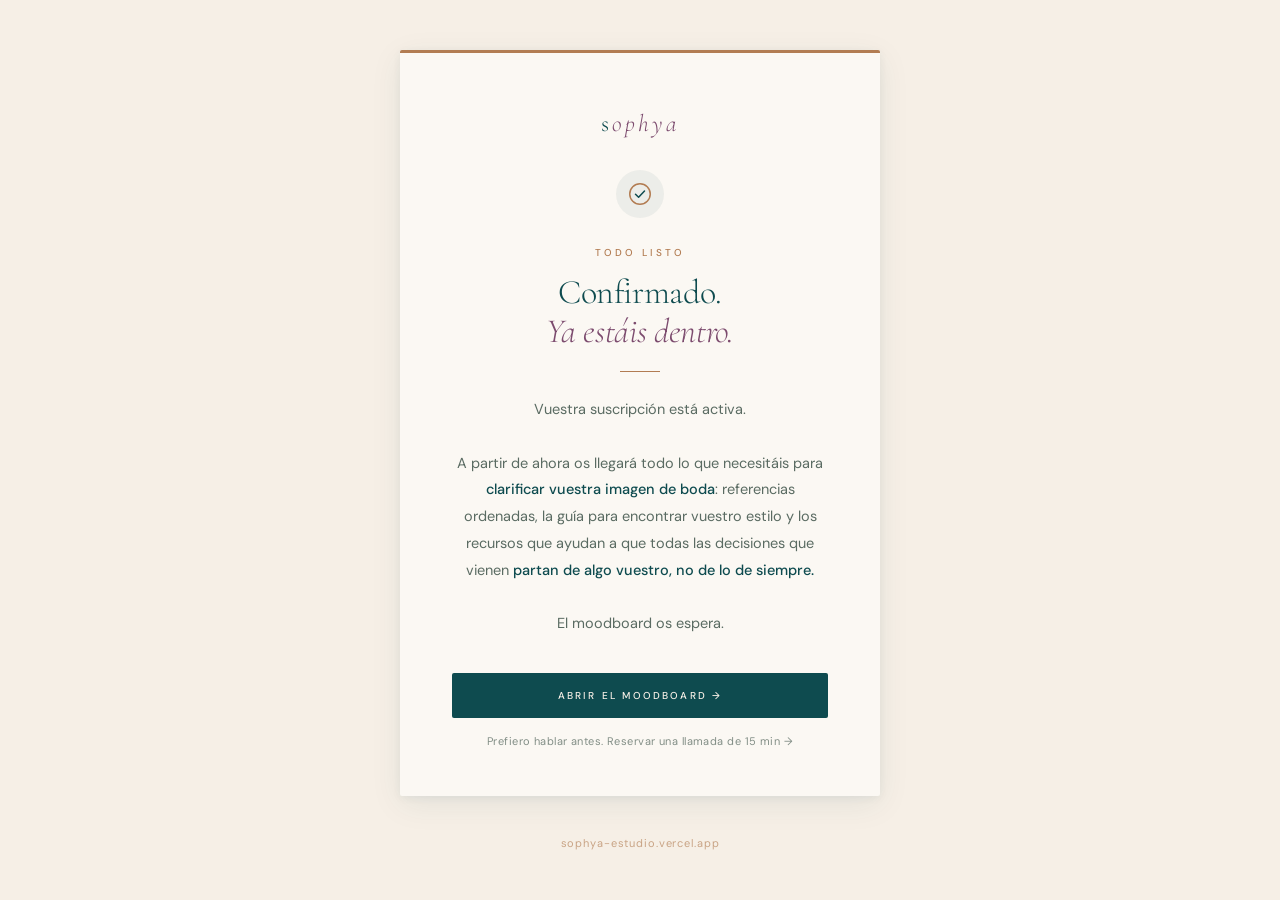
==== confirmacion.html @ 17b25d7f "Añadir página de confirmación post-suscripción + redirigir landing a confirmacion.html Co-Authored-B" ====
<!DOCTYPE html>
<html lang="es">
<head>
<meta charset="UTF-8">
<meta name="viewport" content="width=device-width, initial-scale=1.0">
<title>Confirmado — Sophya</title>
<link rel="icon" type="image/png" href="images/icon-sophya.png">
<link rel="apple-touch-icon" href="images/icon-sophya.png">
<link href="https://fonts.googleapis.com/css2?family=Cormorant+Garamond:ital,wght@0,300;0,400;1,300;1,400&family=DM+Sans:wght@300;400;500&display=swap" rel="stylesheet">
<style>
*{margin:0;padding:0;box-sizing:border-box}
:root{
  --teal:#0E4B4F;
  --teal-deep:#093336;
  --malva:#7C4B6E;
  --cobre:#B27C52;
  --crema:#F6EFE6;
  --arena:#E6D7B8;
  --white:#FBF8F3;
  --muted:#5A6B62;
  --font-serif:'Cormorant Garamond',serif;
  --font-sans:'DM Sans',sans-serif;
  --dur:340ms;
  --ease:cubic-bezier(.25,0,.15,1);
}

html,body{
  min-height:100%;
  font-family:var(--font-sans);
  background:var(--crema);
  color:var(--teal-deep);
}

/* ---- LAYOUT ---- */
.page{
  min-height:100vh;
  display:flex;
  flex-direction:column;
  align-items:center;
  justify-content:center;
  padding:48px 24px;
}

/* ---- CARD ---- */
.card{
  background:var(--white);
  border-top:3px solid var(--cobre);
  border-radius:2px;
  padding:56px 52px 48px;
  max-width:480px;
  width:100%;
  text-align:center;
  box-shadow:0 2px 8px rgba(14,75,79,.06), 0 8px 32px rgba(14,75,79,.08);
}

/* ---- LOGO ---- */
.logo{
  font-family:var(--font-serif);
  font-size:24px;
  font-weight:300;
  letter-spacing:.12em;
  color:var(--teal);
  text-transform:lowercase;
  margin-bottom:32px;
  display:block;
  text-decoration:none;
}
.logo em{font-style:italic;color:var(--malva)}

/* ---- CHECK ---- */
.check{
  width:48px;
  height:48px;
  border-radius:50%;
  background:rgba(14,75,79,.06);
  display:flex;
  align-items:center;
  justify-content:center;
  margin:0 auto 28px;
}
.check svg{display:block}

/* ---- COPY ---- */
.eyebrow{
  font-size:10px;
  font-weight:500;
  letter-spacing:.3em;
  text-transform:uppercase;
  color:var(--cobre);
  margin-bottom:14px;
}

h1{
  font-family:var(--font-serif);
  font-size:34px;
  font-weight:300;
  line-height:1.15;
  color:var(--teal);
  margin-bottom:20px;
  letter-spacing:-.01em;
}
h1 em{color:var(--malva);font-style:italic}

.line-deco{
  width:40px;
  height:1px;
  background:var(--cobre);
  margin:0 auto 24px;
}

.body{
  font-size:14.5px;
  line-height:1.85;
  color:var(--muted);
  margin-bottom:36px;
}
.body strong{
  color:var(--teal);
  font-weight:500;
}

/* ---- CTA ---- */
.btn-main{
  display:block;
  width:100%;
  padding:16px 24px;
  background:var(--teal);
  color:var(--crema);
  font-family:var(--font-sans);
  font-size:10px;
  font-weight:500;
  letter-spacing:.22em;
  text-transform:uppercase;
  text-decoration:none;
  border-radius:2px;
  transition:background var(--dur) var(--ease);
  margin-bottom:16px;
}
.btn-main:hover{background:var(--teal-deep)}

.btn-sec{
  display:block;
  font-size:11px;
  font-weight:400;
  color:var(--muted);
  text-decoration:none;
  letter-spacing:.04em;
  opacity:.75;
  transition:opacity var(--dur) var(--ease);
}
.btn-sec:hover{opacity:1;color:var(--teal)}

/* ---- FOOTER ---- */
.footer{
  margin-top:40px;
  font-size:11px;
  color:var(--cobre);
  letter-spacing:.08em;
  opacity:.65;
}
.footer a{color:inherit;text-decoration:none}
.footer a:hover{opacity:1}

/* ---- REVEAL ---- */
.card{
  animation:fadeUp .7s var(--ease) both;
}
@keyframes fadeUp{
  from{opacity:0;transform:translateY(18px)}
  to{opacity:1;transform:none}
}

/* ---- MOBILE ---- */
@media(max-width:520px){
  .card{padding:44px 28px 36px}
  h1{font-size:28px}
}
</style>
</head>
<body>

<div class="page">
  <div class="card">

    <a class="logo" href="https://sophya-estudio.vercel.app">s<em>ophya</em></a>

    <div class="check">
      <svg width="22" height="22" viewBox="0 0 22 22" fill="none" xmlns="http://www.w3.org/2000/svg">
        <circle cx="11" cy="11" r="10.25" stroke="#B27C52" stroke-width="1.5"/>
        <path d="M6.5 11.2L9.6 14.3L15.5 8" stroke="#0E4B4F" stroke-width="1.5" stroke-linecap="round" stroke-linejoin="round"/>
      </svg>
    </div>

    <p class="eyebrow">Todo listo</p>

    <h1>Confirmado.<br><em>Ya estáis dentro.</em></h1>

    <div class="line-deco"></div>

    <p class="body">
      Vuestra suscripción está activa.<br><br>
      A partir de ahora os llegará todo lo que necesitáis para
      <strong>clarificar vuestra imagen de boda</strong>: referencias ordenadas,
      la guía para encontrar vuestro estilo y los recursos que ayudan a que
      todas las decisiones que vienen <strong>partan de algo vuestro,
      no de lo de siempre.</strong><br><br>
      El moodboard os espera.
    </p>

    <a class="btn-main" href="https://sophya-estudio.vercel.app/sophya-moodboard">
      Abrir el moodboard →
    </a>

    <a class="btn-sec" href="https://tidycal.com/sophya-estudio/reunion-45" target="_blank" rel="noopener">
      Prefiero hablar antes. Reservar una llamada de 15 min →
    </a>

  </div>

  <p class="footer">
    <a href="https://sophya-estudio.vercel.app">sophya-estudio.vercel.app</a>
  </p>
</div>

</body>
</html>
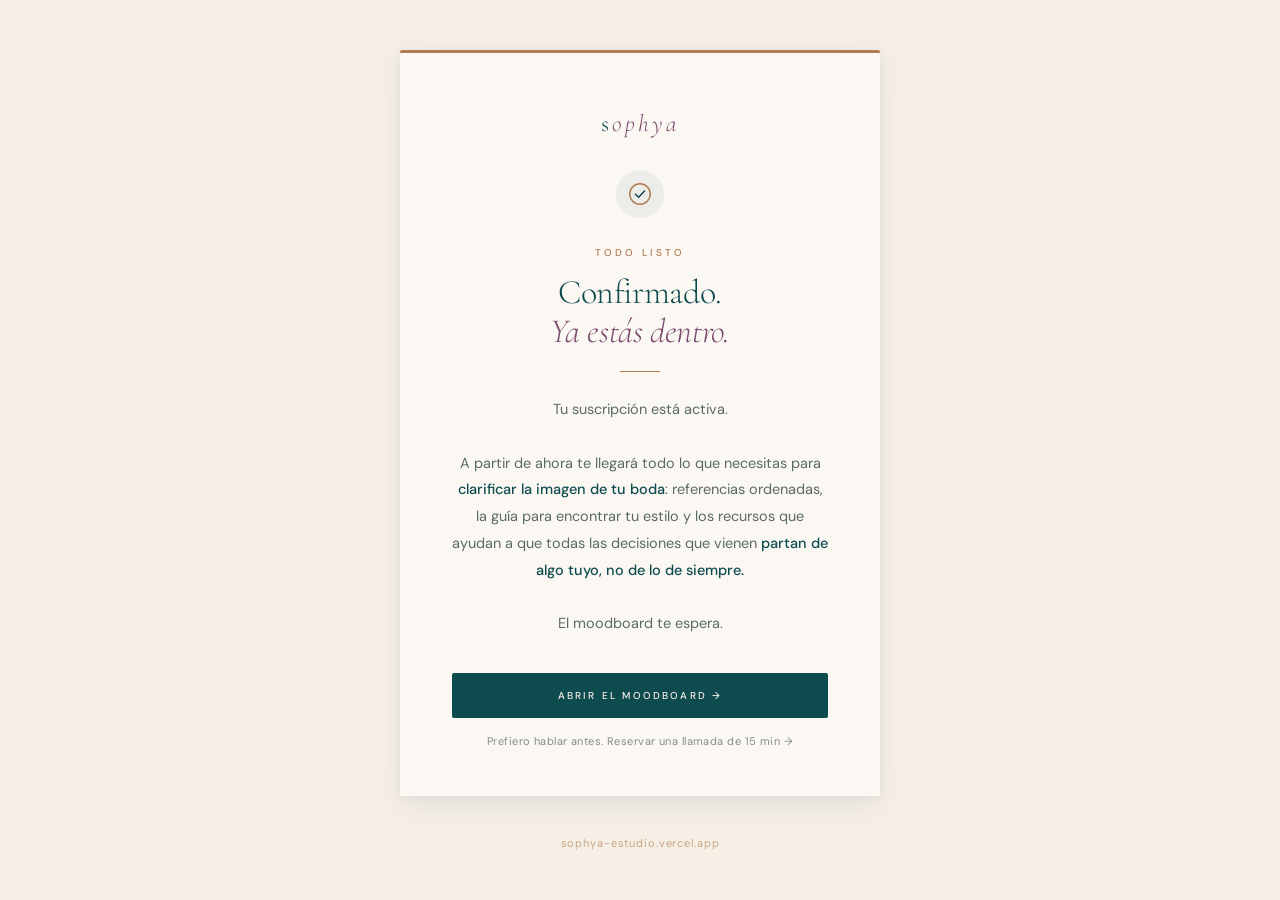
==== commit 44234154: "Moodboard landing: tono natural, sin vosotros ni em-dashes Co-Authored-By: Claude Sonnet 4.6 <norepl" ====
--- a/confirmacion.html
+++ b/confirmacion.html
@@ -193,18 +193,18 @@
 
     <p class="eyebrow">Todo listo</p>
 
-    <h1>Confirmado.<br><em>Ya estáis dentro.</em></h1>
+    <h1>Confirmado.<br><em>Ya estás dentro.</em></h1>
 
     <div class="line-deco"></div>
 
     <p class="body">
-      Vuestra suscripción está activa.<br><br>
-      A partir de ahora os llegará todo lo que necesitáis para
-      <strong>clarificar vuestra imagen de boda</strong>: referencias ordenadas,
-      la guía para encontrar vuestro estilo y los recursos que ayudan a que
-      todas las decisiones que vienen <strong>partan de algo vuestro,
+      Tu suscripción está activa.<br><br>
+      A partir de ahora te llegará todo lo que necesitas para
+      <strong>clarificar la imagen de tu boda</strong>: referencias ordenadas,
+      la guía para encontrar tu estilo y los recursos que ayudan a que
+      todas las decisiones que vienen <strong>partan de algo tuyo,
       no de lo de siempre.</strong><br><br>
-      El moodboard os espera.
+      El moodboard te espera.
     </p>
 
     <a class="btn-main" href="https://sophya-estudio.vercel.app/sophya-moodboard">
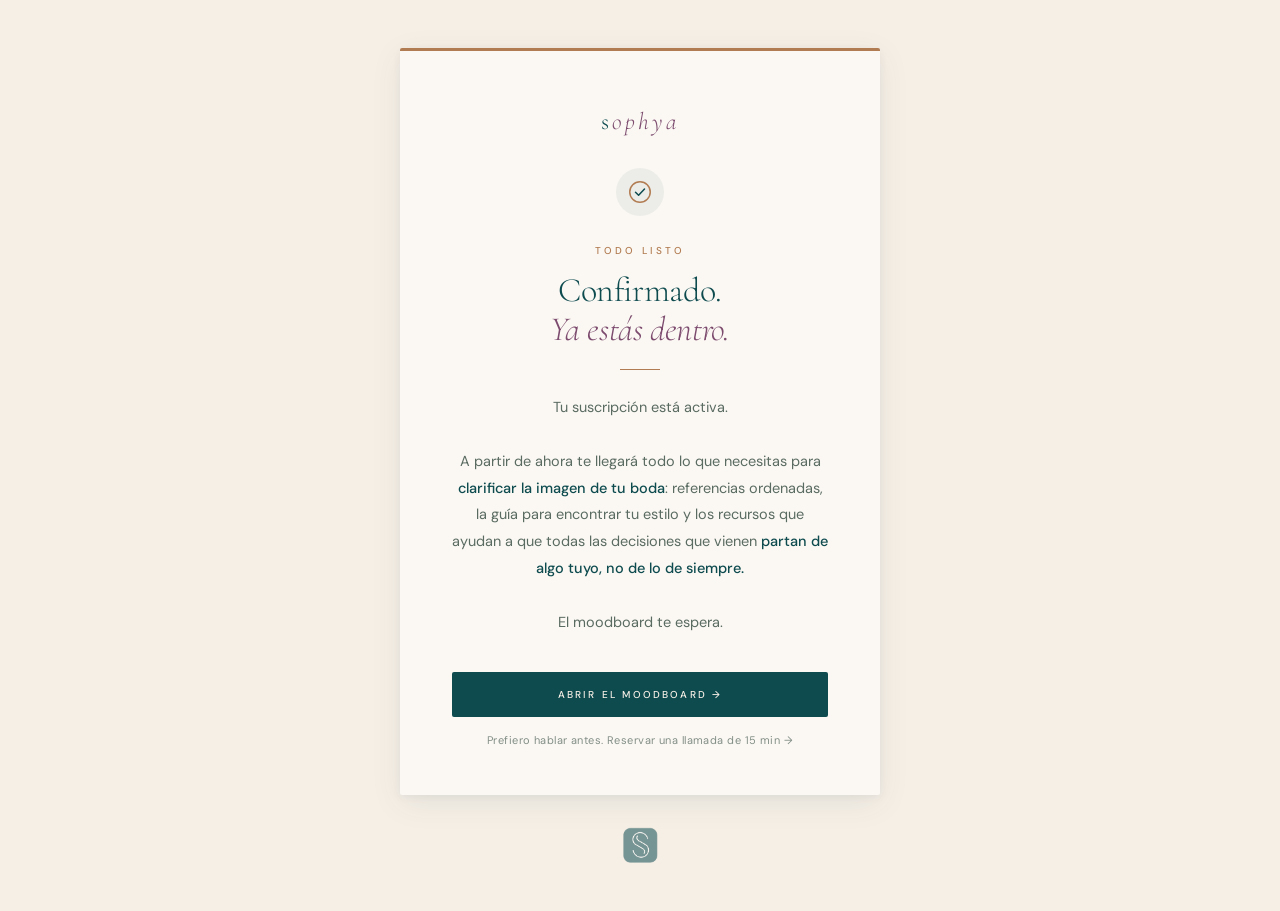
==== commit af74778f: "Confirmacion: reemplazar enlace footer por logo icono pequeño Co-Authored-By: Claude Sonnet 4.6 <nor" ====
--- a/confirmacion.html
+++ b/confirmacion.html
@@ -151,15 +151,19 @@
 .btn-sec:hover{opacity:1;color:var(--teal)}
 
 /* ---- FOOTER ---- */
-.footer{
-  margin-top:40px;
-  font-size:11px;
-  color:var(--cobre);
-  letter-spacing:.08em;
-  opacity:.65;
-}
-.footer a{color:inherit;text-decoration:none}
-.footer a:hover{opacity:1}
+.footer-logo{
+  display:block;
+  margin-top:32px;
+  opacity:.55;
+  transition:opacity .25s;
+}
+.footer-logo:hover{opacity:.9}
+.footer-logo img{
+  width:36px;
+  height:36px;
+  border-radius:8px;
+  display:block;
+}
 
 /* ---- REVEAL ---- */
 .card{
@@ -217,9 +221,9 @@
 
   </div>
 
-  <p class="footer">
-    <a href="https://sophya-estudio.vercel.app">sophya-estudio.vercel.app</a>
-  </p>
+  <a class="footer-logo" href="https://sophya-estudio.vercel.app">
+    <img src="images/icon-sophya.png" alt="Sophya">
+  </a>
 </div>
 
 </body>
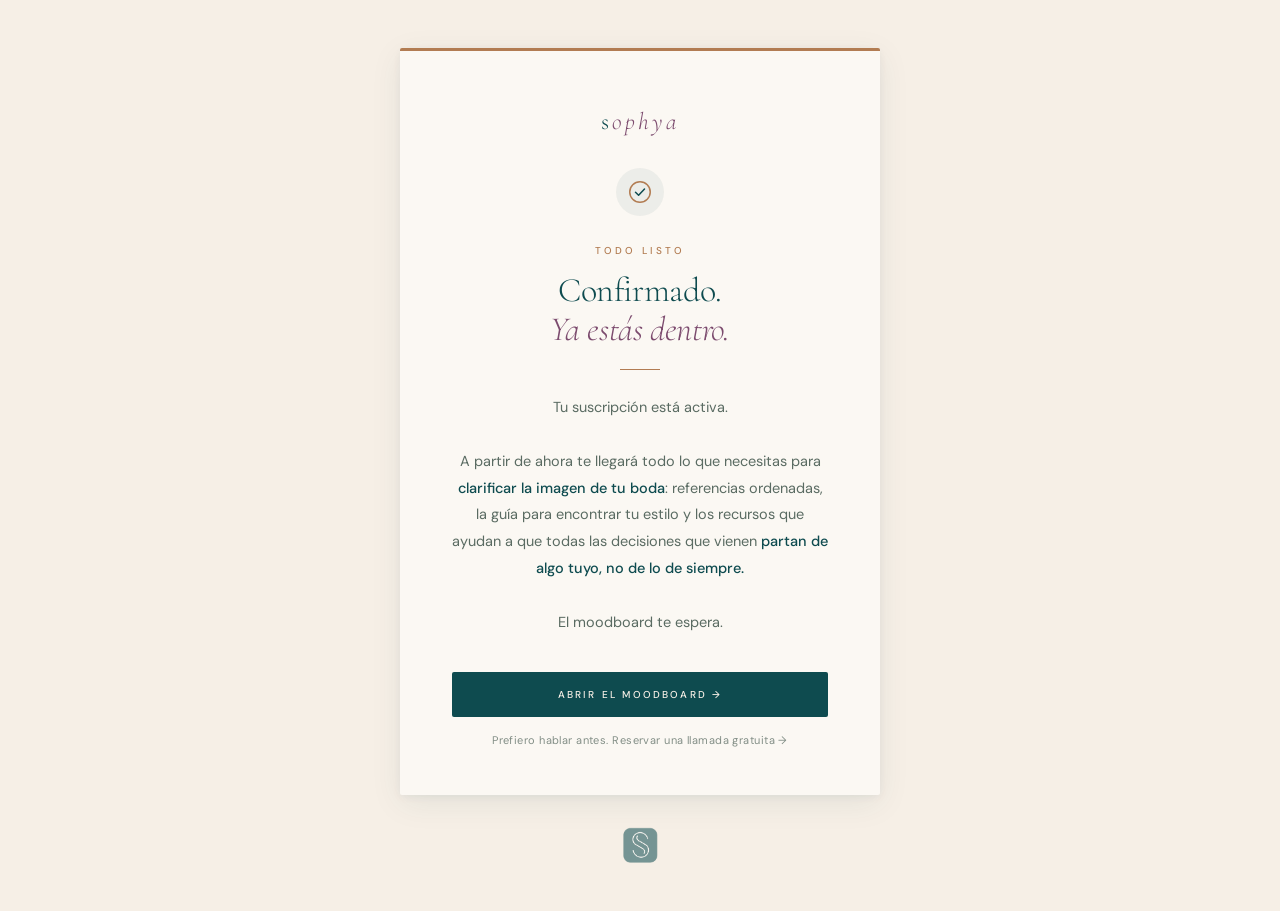
==== commit d7ca7a06: "Confirmacion: cambiar '15 min' por 'llamada gratuita' Co-Authored-By: Claude Sonnet 4.6 <noreply@ant" ====
--- a/confirmacion.html
+++ b/confirmacion.html
@@ -216,7 +216,7 @@
     </a>
 
     <a class="btn-sec" href="https://tidycal.com/sophya-estudio/reunion-45" target="_blank" rel="noopener">
-      Prefiero hablar antes. Reservar una llamada de 15 min →
+      Prefiero hablar antes. Reservar una llamada gratuita →
     </a>
 
   </div>
